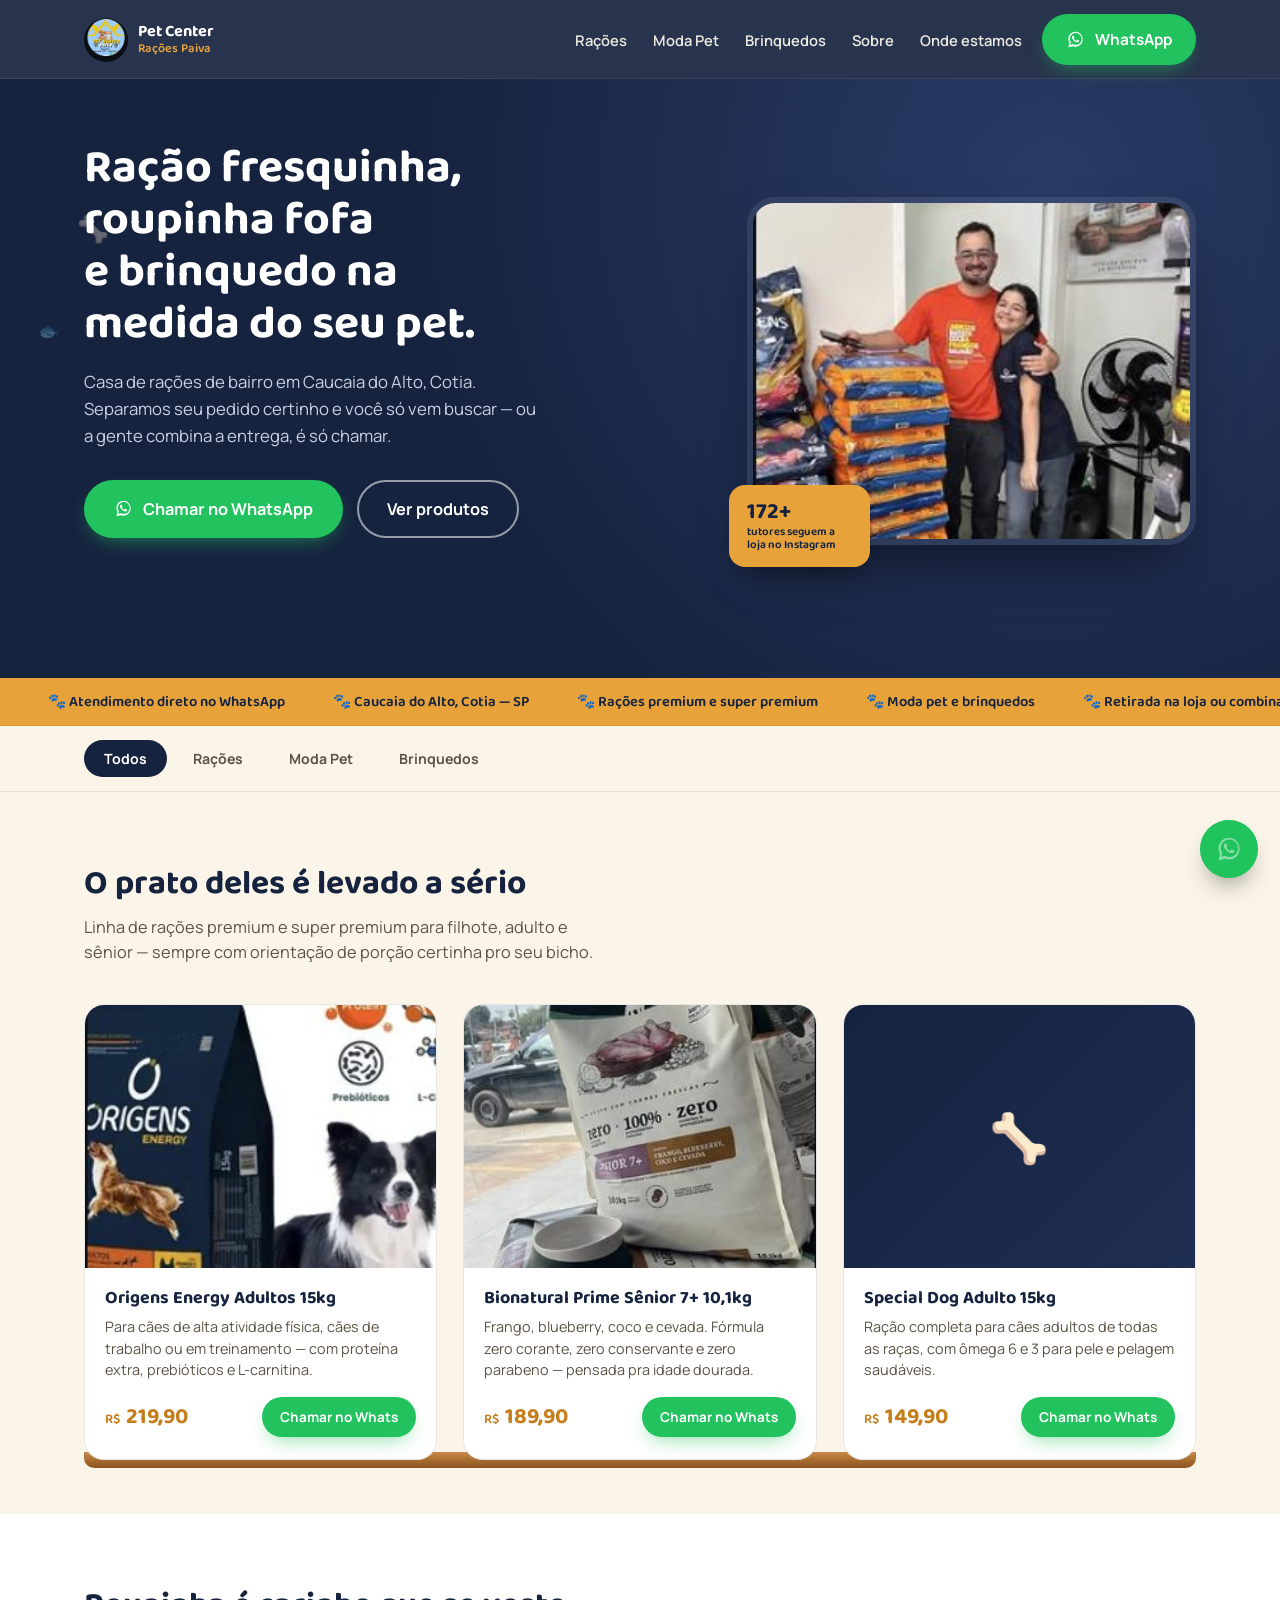
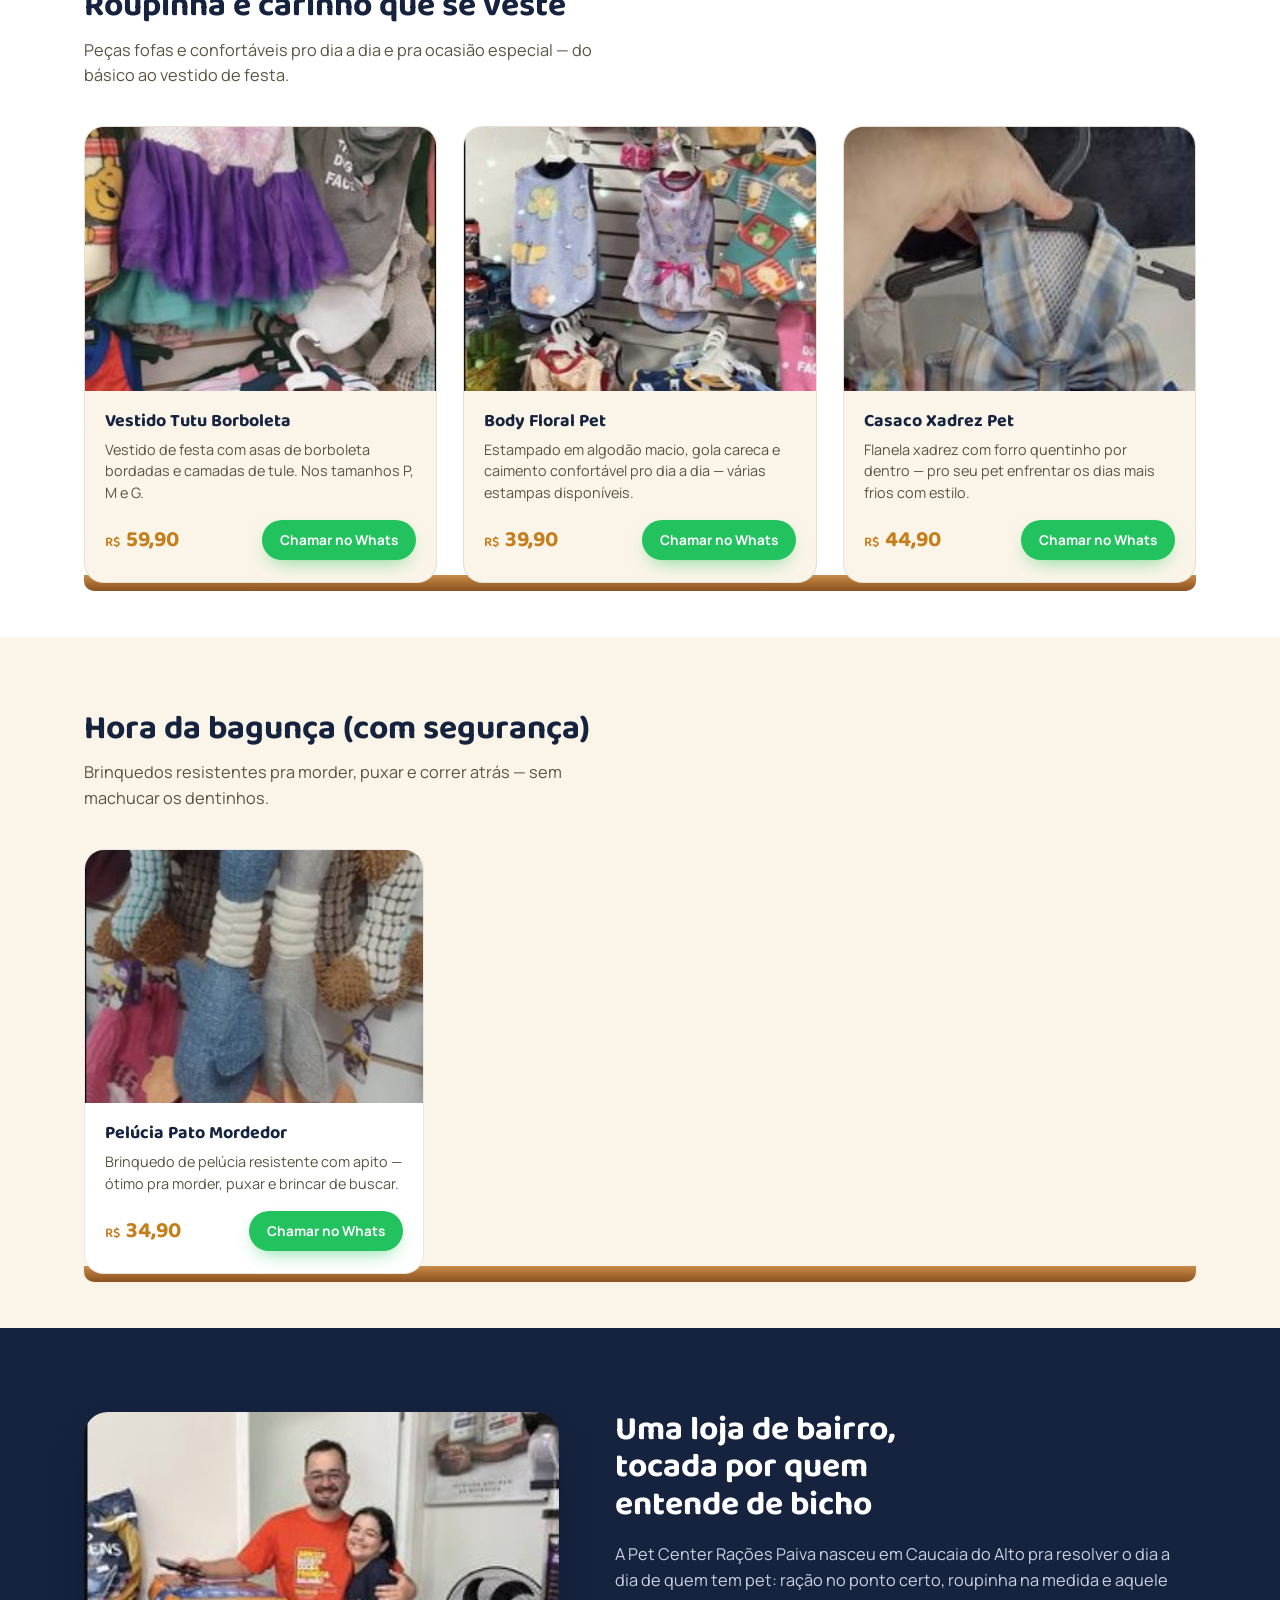
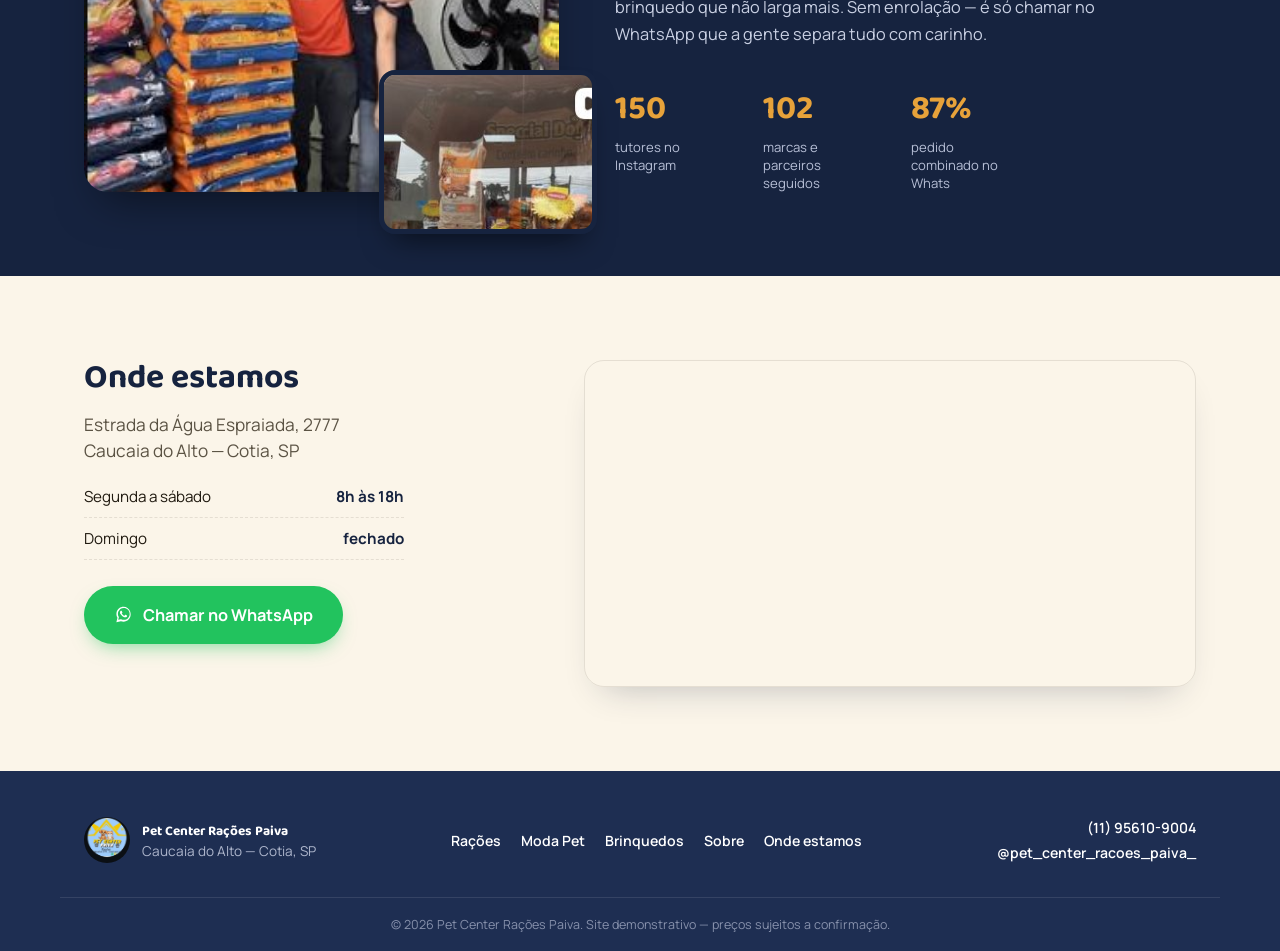
==== índex.html @ d9dbd2a9 "índex.html" ====
<!DOCTYPE html>
<html lang="pt-BR">
<head>
<meta charset="UTF-8">
<meta name="viewport" content="width=device-width, initial-scale=1.0">
<title>Pet Center Rações Paiva — Caucaia do Alto, Cotia</title>
<meta name="description" content="Rações premium, moda pet e brinquedos em Caucaia do Alto, Cotia. Peça pelo WhatsApp e venha buscar na loja.">
<link rel="icon" href="[data-uri]">
<link rel="preconnect" href="https://fonts.googleapis.com">
<link rel="preconnect" href="https://fonts.gstatic.com" crossorigin>
<link href="https://fonts.googleapis.com/css2?family=Baloo+2:wght@500;600;700;800&family=Manrope:wght@400;500;600;700;800&display=swap" rel="stylesheet">
<style>
/* ==========================================================
   PET CENTER RAÇÕES PAIVA — design tokens
   ========================================================== */
:root{
  --cream: #FBF5E9;
  --paper: #FFFFFF;
  --navy: #16233F;
  --navy-2: #1E2E52;
  --amber: #E7A23A;
  --amber-dark: #C57E1C;
  --leaf: #5B7F4B;
  --whats: #22C35E;
  --whats-dark: #1AA34D;
  --ink: #201A10;
  --ink-soft: #5B5344;
  --line: rgba(32,26,16,.1);

  --font-display: "Baloo 2", system-ui, sans-serif;
  --font-body: "Manrope", system-ui, sans-serif;

  --radius: 20px;
  --shelf-wood: linear-gradient(180deg, #C88B4A 0%, #A66A2E 55%, #8B5323 100%);
}

*,*::before,*::after{ box-sizing:border-box; }
html{ scroll-behavior:smooth; }
@media (prefers-reduced-motion: reduce){
  html{ scroll-behavior:auto; }
  *,*::before,*::after{ animation-duration:.001ms !important; animation-iteration-count:1 !important; transition-duration:.001ms !important; scroll-behavior:auto !important; }
}

body{
  margin:0;
  font-family:var(--font-body);
  color:var(--ink);
  background:var(--cream);
  -webkit-font-smoothing:antialiased;
}
img{ max-width:100%; display:block; }
a{ color:inherit; text-decoration:none; }
h1,h2,h3{ font-family:var(--font-display); margin:0; line-height:1.12; color:var(--navy); }
p{ margin:0; }
ul{ margin:0; padding:0; list-style:none; }

.wrap{ max-width:1160px; margin:0 auto; padding:0 24px; }

/* ---------- Botões ---------- */
.btn{
  display:inline-flex; align-items:center; gap:10px;
  padding:13px 22px; border-radius:100px;
  font-family:var(--font-body); font-weight:700; font-size:.96rem;
  white-space:nowrap; border:2px solid transparent; cursor:pointer;
  transition:transform .18s ease, box-shadow .18s ease, background .18s ease;
}
.btn .ico{ width:19px; height:19px; fill:currentColor; flex:none; }
.btn-whats{ background:var(--whats); color:#fff; box-shadow:0 8px 20px -8px rgba(34,195,94,.65); }
.btn-whats:hover{ background:var(--whats-dark); transform:translateY(-2px); box-shadow:0 12px 24px -8px rgba(34,195,94,.75); }
.btn-ghost{ background:transparent; border-color:rgba(255,255,255,.55); color:#fff; }
.btn-ghost:hover{ background:rgba(255,255,255,.12); transform:translateY(-2px); }
.btn-lg{ padding:16px 28px; font-size:1.02rem; }
.btn-sm{ padding:9px 16px; font-size:.85rem; }

/* ==========================================================
   CABEÇALHO
   ========================================================== */
.site-header{
  position:sticky; top:0; z-index:60;
  transition:padding .25s ease;
}
.site-header::before{
  content:""; position:absolute; inset:0; z-index:-1;
  background:rgba(22,35,63,.92);
  -webkit-backdrop-filter:blur(8px);
  backdrop-filter:blur(8px);
  border-bottom:1px solid rgba(255,255,255,.08);
}
.header-inner{ display:flex; align-items:center; gap:20px; padding:14px 24px; }
.brand{ display:flex; align-items:center; gap:10px; margin-right:auto; }
.brand-logo{ width:44px; height:44px; border-radius:50%; object-fit:cover; flex:none; }
.brand-text{ display:flex; flex-direction:column; line-height:1.15; color:#fff; font-family:var(--font-display); }
.brand-text strong{ font-size:1.02rem; font-weight:700; }
.brand-text em{ font-style:normal; font-size:.78rem; color:var(--amber); font-weight:600; }

.main-nav{ display:flex; gap:26px; }
.main-nav a{ color:#EDEBE2; font-weight:600; font-size:.92rem; position:relative; padding:6px 0; }
.main-nav a::after{
  content:""; position:absolute; left:0; right:0; bottom:0; height:2px;
  background:var(--amber); transform:scaleX(0); transform-origin:left; transition:transform .25s ease;
}
.main-nav a:hover::after{ transform:scaleX(1); }

.nav-toggle{ display:none; flex-direction:column; justify-content:center; gap:5px; width:38px; height:38px; background:transparent; border:0; cursor:pointer; }
.nav-toggle span{ display:block; height:2px; background:#fff; border-radius:2px; transition:transform .25s ease, opacity .25s ease; }

/* ==========================================================
   HERO
   ========================================================== */
.hero{
  position:relative; overflow:hidden;
  background:radial-gradient(circle at 82% 18%, #2A3B66 0%, var(--navy) 55%), var(--navy);
  padding:64px 0 78px;
}
.hero-sky{ position:absolute; inset:0; pointer-events:none; }
.cloud{
  position:absolute; width:210px; height:70px; border-radius:100px;
  background:rgba(255,255,255,.05);
  animation:drift 22s linear infinite;
}
.c1{ top:14%; left:-220px; animation-duration:32s; }
.c2{ top:60%; left:-220px; width:150px; height:50px; animation-duration:26s; animation-delay:-10s; }
@keyframes drift{ from{ transform:translateX(0);} to{ transform:translateX(160vw);} }

.bone{
  position:absolute; font-size:1.6rem; opacity:.35; filter:grayscale(.2);
  animation:bob 6s ease-in-out infinite;
}
.b1{ top:22%; left:6%; animation-delay:0s; }
.b2{ top:70%; left:14%; font-size:1.3rem; animation-delay:1.2s; }
.b3{ top:40%; left:3%; font-size:1.1rem; animation-delay:2.4s; }
@keyframes bob{ 0%,100%{ transform:translateY(0) rotate(0deg);} 50%{ transform:translateY(-16px) rotate(8deg);} }

.hero-inner{ position:relative; display:grid; grid-template-columns:1.15fr .85fr; gap:56px; align-items:center; }
.hero-copy h1{ color:#fff; font-size:clamp(2rem, 4vw, 2.9rem); font-weight:700; max-width:14ch; }
.hero-sub{ display:block; color:#C9D0E3; font-size:1.05rem; line-height:1.6; max-width:46ch; margin-top:18px; }
.hero-cta{ display:flex; gap:14px; margin-top:30px; flex-wrap:wrap; }

.paw-trail{ display:flex; gap:22px; margin-top:38px; opacity:.85; }
.paw-trail span{
  width:14px; height:14px; border-radius:50%;
  background:var(--amber);
  opacity:0; transform:scale(.4);
  animation:pawPop 3.2s ease-in-out infinite;
}
.paw-trail span:nth-child(1){ animation-delay:.0s; }
.paw-trail span:nth-child(2){ animation-delay:.25s; transform-origin:center; margin-top:10px;}
.paw-trail span:nth-child(3){ animation-delay:.5s; }
.paw-trail span:nth-child(4){ animation-delay:.75s; margin-top:10px;}
.paw-trail span:nth-child(5){ animation-delay:1s; }
.paw-trail span:nth-child(6){ animation-delay:1.25s; margin-top:10px;}
@keyframes pawPop{
  0%{ opacity:0; transform:scale(.3); }
  12%{ opacity:.9; transform:scale(1); }
  70%{ opacity:.9; transform:scale(1); }
  90%{ opacity:0; transform:scale(.6); }
  100%{ opacity:0; }
}

.hero-photo{ position:relative; }
.hero-photo img{
  width:100%; aspect-ratio:4/3.1; object-fit:cover;
  border-radius:28px;
  box-shadow:0 30px 60px -20px rgba(0,0,0,.55);
  border:6px solid rgba(255,255,255,.08);
}
.hero-photo-tag{
  position:absolute; left:-18px; bottom:-22px;
  background:var(--amber); color:var(--navy);
  border-radius:16px; padding:14px 18px;
  box-shadow:0 14px 28px -12px rgba(0,0,0,.5);
  display:flex; flex-direction:column; line-height:1.2;
  font-family:var(--font-display);
}
.hero-photo-tag strong{ font-size:1.4rem; }
.hero-photo-tag span{ font-size:.72rem; font-weight:600; max-width:15ch; }

/* entrada orquestrada única (hero) */
.reveal-load{ opacity:0; transform:translateY(18px); animation:heroIn .7s cubic-bezier(.2,.7,.2,1) forwards; }
.hero-copy h1.reveal-load{ animation-delay:.05s; }
.hero-sub.reveal-load{ animation-delay:.2s; }
.hero-cta.reveal-load{ animation-delay:.35s; }
.paw-trail.reveal-load{ animation-delay:.5s; }
.hero-photo.reveal-load{ animation-delay:.25s; }
@keyframes heroIn{ to{ opacity:1; transform:translateY(0); } }

/* ==========================================================
   TICKER (faixa de confiança)
   ========================================================== */
.ticker{
  background:var(--amber); color:var(--navy);
  overflow:hidden; white-space:nowrap; padding:11px 0;
  border-bottom:1px solid rgba(0,0,0,.08);
}
.ticker-track{ display:inline-flex; gap:48px; animation:tickerScroll 26s linear infinite; padding-left:48px; }
.ticker-track span{ font-family:var(--font-display); font-weight:600; font-size:.92rem; }
@keyframes tickerScroll{ from{ transform:translateX(0);} to{ transform:translateX(-50%);} }

/* ==========================================================
   FILTROS
   ========================================================== */
.filter-bar-wrap{
  position:sticky; top:73px; z-index:40;
  background:var(--cream);
  border-bottom:1px solid var(--line);
}
.filter-bar{
  position:relative; display:inline-flex; gap:6px;
  padding:14px 0; margin:0 auto;
}
.pill{
  position:relative; z-index:2;
  padding:9px 20px; border-radius:100px; border:0; background:transparent;
  font-family:var(--font-body); font-weight:700; font-size:.88rem; color:var(--ink-soft);
  cursor:pointer; transition:color .25s ease;
}
.pill.is-active{ color:#fff; }
.pill-indicator{
  position:absolute; z-index:1; top:14px; left:0; height:calc(100% - 28px);
  background:var(--navy); border-radius:100px;
  transition:transform .35s cubic-bezier(.2,.7,.2,1), width .35s cubic-bezier(.2,.7,.2,1);
}

/* ==========================================================
   SEÇÕES DE CATEGORIA / PRATELEIRA
   ========================================================== */
.cat-section{ padding:74px 0 46px; }
.cat-section--alt{ background:var(--paper); }
.cat-section, .about, .local{ scroll-margin-top:140px; }
.cat-head{ max-width:52ch; margin-bottom:38px; }
.cat-head h2{ font-size:clamp(1.6rem,3vw,2.1rem); }
.cat-head p{ margin-top:12px; color:var(--ink-soft); font-size:1.02rem; line-height:1.55; }

.shelf-grid{
  display:grid; grid-template-columns:repeat(3, 1fr); gap:26px;
}
.shelf-grid--single{ grid-template-columns:minmax(260px,340px); }

.shelf-edge{
  height:16px; border-radius:0 0 10px 10px; margin-top:-8px;
  background:var(--shelf-wood);
  box-shadow:0 14px 18px -10px rgba(0,0,0,.35);
}

.product-card{
  background:var(--paper); border-radius:var(--radius);
  overflow:hidden; border:1px solid var(--line);
  display:flex; flex-direction:column;
  transition:transform .28s cubic-bezier(.2,.7,.2,1), box-shadow .28s ease;
}
.cat-section--alt .product-card{ background:var(--cream); }
.product-card:hover{ transform:translateY(-8px); box-shadow:0 22px 34px -18px rgba(22,35,63,.35); }

.product-photo{ aspect-ratio:4/3; overflow:hidden; background:#EFE7D5; }
.product-photo img{ width:100%; height:100%; object-fit:cover; transition:transform .5s ease; }
.product-card:hover .product-photo img{ transform:scale(1.07); }
.product-photo--icon{ display:flex; align-items:center; justify-content:center; background:linear-gradient(135deg,var(--navy),var(--navy-2)); }
.icon-badge{ font-size:3rem; }

.product-body{ padding:20px 20px 22px; display:flex; flex-direction:column; gap:8px; flex:1; }
.product-body h3{ font-size:1.12rem; }
.product-body p{ color:var(--ink-soft); font-size:.9rem; line-height:1.5; flex:1; }
.product-foot{ display:flex; align-items:center; justify-content:space-between; gap:12px; margin-top:8px; }
.price{ font-family:var(--font-display); font-size:1.4rem; font-weight:700; color:var(--amber-dark); }
.price small{ font-size:.85rem; font-weight:600; margin-right:2px; }

/* ==========================================================
   SOBRE
   ========================================================== */
.about{ padding:84px 0; background:var(--navy); color:#fff; }
.about-inner{ display:grid; grid-template-columns:.9fr 1.1fr; gap:56px; align-items:center; }
.about-photos{ position:relative; }
.about-photo-main{ border-radius:24px; width:100%; aspect-ratio:4/3.2; object-fit:cover; box-shadow:0 24px 44px -18px rgba(0,0,0,.5); }
.about-photo-sub{
  position:absolute; width:46%; aspect-ratio:4/3; object-fit:cover;
  right:-8%; bottom:-11%; border-radius:16px; border:5px solid var(--navy);
  box-shadow:0 18px 30px -14px rgba(0,0,0,.6);
}
.about-copy h2{ color:#fff; font-size:clamp(1.6rem,3vw,2.1rem); max-width:16ch; }
.about-copy p{ margin-top:16px; color:#C9D0E3; line-height:1.65; font-size:1.02rem; max-width:56ch; }

.stat-row{ display:flex; gap:36px; margin-top:34px; flex-wrap:wrap; }
.stat{ display:flex; flex-direction:column; }
.stat-num{ font-family:var(--font-display); font-size:2.1rem; font-weight:700; color:var(--amber); }
.stat-label{ font-size:.82rem; color:#B7BFD6; max-width:14ch; margin-top:2px; }

/* ==========================================================
   LOCALIZAÇÃO
   ========================================================== */
.local{ padding:84px 0; }
.local-inner{ display:grid; grid-template-columns:.85fr 1.15fr; gap:48px; align-items:stretch; }
.local-copy h2{ font-size:clamp(1.6rem,3vw,2.1rem); }
.local-addr{ display:block; margin-top:14px; font-size:1.08rem; color:var(--ink-soft); line-height:1.5; }
.hours{ margin-top:22px; display:flex; flex-direction:column; gap:10px; }
.hours li{ display:flex; justify-content:space-between; max-width:320px; padding-bottom:10px; border-bottom:1px dashed var(--line); font-size:.95rem; }
.hours strong{ color:var(--navy); }
.local-copy .btn{ margin-top:26px; }
.local-map{ border-radius:var(--radius); overflow:hidden; min-height:320px; border:1px solid var(--line); box-shadow:0 18px 34px -20px rgba(22,35,63,.3); }
.local-map iframe{ width:100%; height:100%; min-height:320px; }

/* ==========================================================
   RODAPÉ
   ========================================================== */
.site-footer{ background:var(--navy-2); color:#fff; padding-top:46px; }
.footer-inner{ display:flex; flex-wrap:wrap; gap:30px; justify-content:space-between; align-items:center; padding-bottom:34px; border-bottom:1px solid rgba(255,255,255,.1); }
.footer-brand{ display:flex; align-items:center; gap:12px; }
.footer-brand img{ width:46px; height:46px; border-radius:50%; }
.footer-brand div{ display:flex; flex-direction:column; font-size:.85rem; }
.footer-brand strong{ font-family:var(--font-display); }
.footer-brand span{ color:#AEB6CC; }
.footer-links{ display:flex; gap:20px; flex-wrap:wrap; font-size:.88rem; font-weight:600; }
.footer-links a:hover{ color:var(--amber); }
.footer-contact{ display:flex; flex-direction:column; gap:6px; font-size:.88rem; font-weight:600; text-align:right; }
.footer-contact a:hover{ color:var(--amber); }
.footer-bottom{ text-align:center; font-size:.78rem; color:#8791AC; padding:18px 0; }

/* ==========================================================
   WHATSAPP FLUTUANTE
   ========================================================== */
.fab-whats{
  position:fixed; right:22px; bottom:22px; z-index:70;
  width:58px; height:58px; border-radius:50%;
  background:var(--whats); display:flex; align-items:center; justify-content:center;
  box-shadow:0 14px 26px -10px rgba(0,0,0,.45);
}
.fab-whats svg{ width:28px; height:28px; fill:#fff; }
.fab-whats::before{
  content:""; position:absolute; inset:0; border-radius:50%;
  background:var(--whats); opacity:.55;
  animation:pulseRing 2.4s ease-out infinite;
}
@keyframes pulseRing{ 0%{ transform:scale(1); opacity:.5; } 100%{ transform:scale(1.9); opacity:0; } }

/* ==========================================================
   SCROLL REVEAL
   ========================================================== */
.reveal{ opacity:0; transform:translateY(26px); transition:opacity .7s ease, transform .7s cubic-bezier(.2,.7,.2,1); }
.reveal.is-visible{ opacity:1; transform:translateY(0); }
.shelf-grid .product-card{ transition-delay:calc(var(--i,0) * 70ms), 0s; }

/* ==========================================================
   RESPONSIVO
   ========================================================== */
@media (max-width: 980px){
  .hero-inner{ grid-template-columns:1fr; }
  .hero-photo{ order:-1; max-width:420px; margin:0 auto; }
  .about-inner, .local-inner{ grid-template-columns:1fr; }
  .about-photos{ max-width:440px; margin:0 auto; }
  .shelf-grid{ grid-template-columns:repeat(2,1fr); }
}

@media (max-width: 760px){
  .main-nav{
    position:fixed; inset:73px 0 0 0; background:var(--navy);
    flex-direction:column; align-items:flex-start; gap:0; padding:10px 24px 24px;
    transform:translateX(100%); transition:transform .3s ease; overflow-y:auto;
  }
  .main-nav.is-open{ transform:translateX(0); }
  .main-nav a{ width:100%; padding:14px 0; border-bottom:1px solid rgba(255,255,255,.08); }
  .nav-toggle{ display:flex; }
  .header-whats{ display:none; }
  .nav-toggle.is-open span:nth-child(1){ transform:translateY(7px) rotate(45deg); }
  .nav-toggle.is-open span:nth-child(2){ opacity:0; }
  .nav-toggle.is-open span:nth-child(3){ transform:translateY(-7px) rotate(-45deg); }

  .filter-bar-wrap{ top:65px; overflow-x:auto; }
  .filter-bar{ display:flex; }

  .shelf-grid{ grid-template-columns:1fr; }
  .footer-inner{ flex-direction:column; align-items:flex-start; text-align:left; }
  .footer-contact{ text-align:left; }
}

@media (max-width: 480px){
  .hero{ padding:44px 0 64px; }
  .hero-photo-tag{ left:0; bottom:-18px; }
}

</style>
</head>
<body>

<!-- ===== CABEÇALHO ===== -->
<header class="site-header" id="siteHeader">
  <div class="wrap header-inner">
    <a href="#topo" class="brand">
      <img src="[data-uri]" alt="Logo Pet Center Rações Paiva" class="brand-logo">
      <span class="brand-text">
        <strong>Pet Center</strong>
        <em>Rações Paiva</em>
      </span>
    </a>

    <nav class="main-nav" id="mainNav">
      <a href="#racoes" data-nav>Rações</a>
      <a href="#moda-pet" data-nav>Moda Pet</a>
      <a href="#brinquedos" data-nav>Brinquedos</a>
      <a href="#sobre" data-nav>Sobre</a>
      <a href="#local" data-nav>Onde estamos</a>
    </nav>

    <a class="btn btn-whats header-whats" target="_blank" rel="noopener"
       href="https://wa.me/5511956109004?text=Oi!%20Vim%20pelo%20site%20e%20queria%20dar%20uma%20olhada%20nos%20produtos%20😊"
       data-whats-track>
      <svg viewBox="0 0 32 32" class="ico" aria-hidden="true"><path d="M16.02 3C9.4 3 4 8.38 4 15.02c0 2.38.66 4.6 1.8 6.5L4 29l7.66-1.76a12.9 12.9 0 0 0 4.36.76h.01c6.62 0 12.02-5.38 12.02-12.02C28.04 8.38 22.65 3 16.02 3zm0 22c-1.42 0-2.8-.36-4-1.03l-.29-.17-4.55 1.05 1.06-4.43-.19-.3a9.87 9.87 0 0 1-1.5-5.1c0-5.47 4.46-9.92 9.94-9.92 2.65 0 5.14 1.03 7.02 2.9a9.85 9.85 0 0 1 2.9 7.02c0 5.47-4.46 9.98-9.4 9.98zm5.44-7.44c-.3-.15-1.76-.87-2.03-.97-.27-.1-.47-.15-.67.15-.2.3-.77.97-.94 1.17-.17.2-.34.22-.64.07-.3-.15-1.25-.46-2.38-1.47-.88-.78-1.47-1.75-1.65-2.05-.17-.3-.02-.46.13-.6.13-.13.3-.34.44-.5.15-.17.2-.3.3-.5.1-.2.05-.37-.02-.52-.07-.15-.67-1.6-.92-2.2-.24-.57-.49-.5-.67-.5h-.57c-.2 0-.52.07-.79.37-.27.3-1.04 1.02-1.04 2.48s1.06 2.87 1.21 3.07c.15.2 2.09 3.2 5.08 4.48.71.3 1.26.49 1.69.63.71.22 1.36.19 1.87.12.57-.09 1.76-.72 2.01-1.42.25-.7.25-1.29.17-1.42-.07-.12-.27-.2-.57-.35z"/></svg>
      <span>WhatsApp</span>
    </a>

    <button class="nav-toggle" id="navToggle" aria-label="Abrir menu" aria-expanded="false">
      <span></span><span></span><span></span>
    </button>
  </div>
</header>

<!-- ===== HERO ===== -->
<section class="hero" id="topo">
  <div class="hero-sky" aria-hidden="true">
    <span class="cloud c1"></span>
    <span class="cloud c2"></span>
    <span class="bone b1">🦴</span>
    <span class="bone b2">🐾</span>
    <span class="bone b3">🐟</span>
  </div>

  <div class="wrap hero-inner">
    <div class="hero-copy">
      <h1 class="reveal-load">Ração fresquinha, roupinha fofa<br> e brinquedo na medida do seu pet.</h1>
      <p class="hero-sub reveal-load">
        Casa de rações de bairro em Caucaia do Alto, Cotia. Separamos seu pedido
        certinho e você só vem buscar — ou a gente combina a entrega, é só chamar.
      </p>
      <div class="hero-cta reveal-load">
        <a class="btn btn-whats btn-lg" target="_blank" rel="noopener"
           href="https://wa.me/5511956109004?text=Oi!%20Vim%20pelo%20site%20e%20queria%20fazer%20um%20pedido%20😊"
           data-whats-track>
          <svg viewBox="0 0 32 32" class="ico" aria-hidden="true"><path d="M16.02 3C9.4 3 4 8.38 4 15.02c0 2.38.66 4.6 1.8 6.5L4 29l7.66-1.76a12.9 12.9 0 0 0 4.36.76h.01c6.62 0 12.02-5.38 12.02-12.02C28.04 8.38 22.65 3 16.02 3zm0 22c-1.42 0-2.8-.36-4-1.03l-.29-.17-4.55 1.05 1.06-4.43-.19-.3a9.87 9.87 0 0 1-1.5-5.1c0-5.47 4.46-9.92 9.94-9.92 2.65 0 5.14 1.03 7.02 2.9a9.85 9.85 0 0 1 2.9 7.02c0 5.47-4.46 9.98-9.4 9.98zm5.44-7.44c-.3-.15-1.76-.87-2.03-.97-.27-.1-.47-.15-.67.15-.2.3-.77.97-.94 1.17-.17.2-.34.22-.64.07-.3-.15-1.25-.46-2.38-1.47-.88-.78-1.47-1.75-1.65-2.05-.17-.3-.02-.46.13-.6.13-.13.3-.34.44-.5.15-.17.2-.3.3-.5.1-.2.05-.37-.02-.52-.07-.15-.67-1.6-.92-2.2-.24-.57-.49-.5-.67-.5h-.57c-.2 0-.52.07-.79.37-.27.3-1.04 1.02-1.04 2.48s1.06 2.87 1.21 3.07c.15.2 2.09 3.2 5.08 4.48.71.3 1.26.49 1.69.63.71.22 1.36.19 1.87.12.57-.09 1.76-.72 2.01-1.42.25-.7.25-1.29.17-1.42-.07-.12-.27-.2-.57-.35z"/></svg>
          <span>Chamar no WhatsApp</span>
        </a>
        <a class="btn btn-ghost btn-lg" href="#racoes">Ver produtos</a>
      </div>

      <div class="paw-trail reveal-load" aria-hidden="true">
        <span></span><span></span><span></span><span></span><span></span><span></span>
      </div>
    </div>

    <div class="hero-photo reveal-load">
      <img src="[data-uri]" alt="Dono e dona da Pet Center Rações Paiva na loja, ao lado de fardos de ração">
      <div class="hero-photo-tag">
        <strong>172+</strong>
        <span>tutores seguem a loja no Instagram</span>
      </div>
    </div>
  </div>
</section>

<!-- ===== FAIXA DE CONFIANÇA (marquee) ===== -->
<div class="ticker" aria-hidden="true">
  <div class="ticker-track">
    <span>🐾 Atendimento direto no WhatsApp</span>
    <span>🐾 Caucaia do Alto, Cotia — SP</span>
    <span>🐾 Rações premium e super premium</span>
    <span>🐾 Moda pet e brinquedos</span>
    <span>🐾 Retirada na loja ou combinamos a entrega</span>
    <span>🐾 Atendimento direto no WhatsApp</span>
    <span>🐾 Caucaia do Alto, Cotia — SP</span>
    <span>🐾 Rações premium e super premium</span>
    <span>🐾 Moda pet e brinquedos</span>
    <span>🐾 Retirada na loja ou combinamos a entrega</span>
  </div>
</div>

<!-- ===== FILTROS ===== -->
<div class="filter-bar-wrap">
  <div class="wrap">
    <div class="filter-bar" id="filterBar" role="tablist" aria-label="Filtrar produtos">
      <button class="pill is-active" data-filter="all" role="tab" aria-selected="true">Todos</button>
      <button class="pill" data-filter="racao" role="tab" aria-selected="false">Rações</button>
      <button class="pill" data-filter="moda" role="tab" aria-selected="false">Moda Pet</button>
      <button class="pill" data-filter="brinquedo" role="tab" aria-selected="false">Brinquedos</button>
      <span class="pill-indicator" id="pillIndicator" aria-hidden="true"></span>
    </div>
  </div>
</div>

<main>

  <!-- ===== RAÇÕES ===== -->
  <section class="cat-section" id="racoes">
    <div class="wrap">
      <div class="cat-head reveal">
        <h2>O prato deles é levado a sério</h2>
        <p>Linha de rações premium e super premium para filhote, adulto e sênior — sempre com orientação de porção certinha pro seu bicho.</p>
      </div>

      <div class="shelf-grid" data-group="racao">

        <article class="product-card reveal" data-cat="racao">
          <div class="product-photo">
            <img src="[data-uri]" alt="Pacote de ração Origens Energy 15kg, ao lado de um border collie">
          </div>
          <div class="product-body">
            <h3>Origens Energy Adultos 15kg</h3>
            <p>Para cães de alta atividade física, cães de trabalho ou em treinamento — com proteína extra, prebióticos e L-carnitina.</p>
            <div class="product-foot">
              <span class="price"><small>R$</small> 219,90</span>
              <a class="btn btn-whats btn-sm" target="_blank" rel="noopener"
                 href="https://wa.me/5511956109004?text=Oi!%20Vi%20no%20site%20e%20quero%20a%20Ra%C3%A7%C3%A3o%20Origens%20Energy%2015kg%20(R%24%20219%2C90).%20Ainda%20tem%3F"
                 data-whats-track>Chamar no Whats</a>
            </div>
          </div>
        </article>

        <article class="product-card reveal" data-cat="racao">
          <div class="product-photo">
            <img src="[data-uri]" alt="Pacote de ração Bionatural Prime Sênior 7+ 10,1kg">
          </div>
          <div class="product-body">
            <h3>Bionatural Prime Sênior 7+ 10,1kg</h3>
            <p>Frango, blueberry, coco e cevada. Fórmula zero corante, zero conservante e zero parabeno — pensada pra idade dourada.</p>
            <div class="product-foot">
              <span class="price"><small>R$</small> 189,90</span>
              <a class="btn btn-whats btn-sm" target="_blank" rel="noopener"
                 href="https://wa.me/5511956109004?text=Oi!%20Vi%20no%20site%20e%20quero%20a%20Ra%C3%A7%C3%A3o%20Bionatural%20S%C3%AAnior%207%2B%2010%2C1kg%20(R%24%20189%2C90).%20Ainda%20tem%3F"
                 data-whats-track>Chamar no Whats</a>
            </div>
          </div>
        </article>

        <article class="product-card reveal" data-cat="racao">
          <div class="product-photo product-photo--icon">
            <span class="icon-badge">🦴</span>
          </div>
          <div class="product-body">
            <h3>Special Dog Adulto 15kg</h3>
            <p>Ração completa para cães adultos de todas as raças, com ômega 6 e 3 para pele e pelagem saudáveis.</p>
            <div class="product-foot">
              <span class="price"><small>R$</small> 149,90</span>
              <a class="btn btn-whats btn-sm" target="_blank" rel="noopener"
                 href="https://wa.me/5511956109004?text=Oi!%20Vi%20no%20site%20e%20quero%20a%20Ra%C3%A7%C3%A3o%20Special%20Dog%20Adulto%2015kg%20(R%24%20149%2C90).%20Ainda%20tem%3F"
                 data-whats-track>Chamar no Whats</a>
            </div>
          </div>
        </article>

      </div>
      <div class="shelf-edge" aria-hidden="true"></div>
    </div>
  </section>

  <!-- ===== MODA PET ===== -->
  <section class="cat-section cat-section--alt" id="moda-pet">
    <div class="wrap">
      <div class="cat-head reveal">
        <h2>Roupinha é carinho que se veste</h2>
        <p>Peças fofas e confortáveis pro dia a dia e pra ocasião especial — do básico ao vestido de festa.</p>
      </div>

      <div class="shelf-grid" data-group="moda">

        <article class="product-card reveal" data-cat="moda">
          <div class="product-photo">
            <img src="[data-uri]" alt="Vestido tutu com asas de borboleta para cachorro, pendurado no cabideiro da loja">
          </div>
          <div class="product-body">
            <h3>Vestido Tutu Borboleta</h3>
            <p>Vestido de festa com asas de borboleta bordadas e camadas de tule. Nos tamanhos P, M e G.</p>
            <div class="product-foot">
              <span class="price"><small>R$</small> 59,90</span>
              <a class="btn btn-whats btn-sm" target="_blank" rel="noopener"
                 href="https://wa.me/5511956109004?text=Oi!%20Vi%20no%20site%20e%20quero%20o%20Vestido%20Tutu%20Borboleta%20(R%24%2059%2C90).%20Quais%20tamanhos%20t%C3%AAm%3F"
                 data-whats-track>Chamar no Whats</a>
            </div>
          </div>
        </article>

        <article class="product-card reveal" data-cat="moda">
          <div class="product-photo">
            <img src="[data-uri]" alt="Roupinhas estampadas para pet penduradas na parede da loja">
          </div>
          <div class="product-body">
            <h3>Body Floral Pet</h3>
            <p>Estampado em algodão macio, gola careca e caimento confortável pro dia a dia — várias estampas disponíveis.</p>
            <div class="product-foot">
              <span class="price"><small>R$</small> 39,90</span>
              <a class="btn btn-whats btn-sm" target="_blank" rel="noopener"
                 href="https://wa.me/5511956109004?text=Oi!%20Vi%20no%20site%20e%20quero%20o%20Body%20Floral%20Pet%20(R%24%2039%2C90).%20Quais%20estampas%20t%C3%AAm%3F"
                 data-whats-track>Chamar no Whats</a>
            </div>
          </div>
        </article>

        <article class="product-card reveal" data-cat="moda">
          <div class="product-photo">
            <img src="[data-uri]" alt="Casaco xadrez para pet sendo mostrado na loja">
          </div>
          <div class="product-body">
            <h3>Casaco Xadrez Pet</h3>
            <p>Flanela xadrez com forro quentinho por dentro — pro seu pet enfrentar os dias mais frios com estilo.</p>
            <div class="product-foot">
              <span class="price"><small>R$</small> 44,90</span>
              <a class="btn btn-whats btn-sm" target="_blank" rel="noopener"
                 href="https://wa.me/5511956109004?text=Oi!%20Vi%20no%20site%20e%20quero%20o%20Casaco%20Xadrez%20Pet%20(R%24%2044%2C90).%20Quais%20tamanhos%20t%C3%AAm%3F"
                 data-whats-track>Chamar no Whats</a>
            </div>
          </div>
        </article>

      </div>
      <div class="shelf-edge" aria-hidden="true"></div>
    </div>
  </section>

  <!-- ===== BRINQUEDOS ===== -->
  <section class="cat-section" id="brinquedos">
    <div class="wrap">
      <div class="cat-head reveal">
        <h2>Hora da bagunça (com segurança)</h2>
        <p>Brinquedos resistentes pra morder, puxar e correr atrás — sem machucar os dentinhos.</p>
      </div>

      <div class="shelf-grid shelf-grid--single" data-group="brinquedo">

        <article class="product-card reveal" data-cat="brinquedo">
          <div class="product-photo">
            <img src="[data-uri]" alt="Brinquedos de pelúcia em formato de pato e ganso pendurados na loja">
          </div>
          <div class="product-body">
            <h3>Pelúcia Pato Mordedor</h3>
            <p>Brinquedo de pelúcia resistente com apito — ótimo pra morder, puxar e brincar de buscar.</p>
            <div class="product-foot">
              <span class="price"><small>R$</small> 34,90</span>
              <a class="btn btn-whats btn-sm" target="_blank" rel="noopener"
                 href="https://wa.me/5511956109004?text=Oi!%20Vi%20no%20site%20e%20quero%20a%20Pel%C3%BAcia%20Pato%20Mordedor%20(R%24%2034%2C90).%20Ainda%20tem%3F"
                 data-whats-track>Chamar no Whats</a>
            </div>
          </div>
        </article>

      </div>
      <div class="shelf-edge" aria-hidden="true"></div>
    </div>
  </section>

  <!-- ===== SOBRE ===== -->
  <section class="about" id="sobre">
    <div class="wrap about-inner">
      <div class="about-photos reveal">
        <img src="[data-uri]" alt="Casal, dono e dona da loja, sorrindo ao lado de fardos de ração empilhados" class="about-photo-main">
        <img src="[data-uri]" alt="Fachada da Pet Center Rações Paiva" class="about-photo-sub">
      </div>
      <div class="about-copy reveal">
        <h2>Uma loja de bairro, tocada por quem entende de bicho</h2>
        <p>A Pet Center Rações Paiva nasceu em Caucaia do Alto pra resolver o dia a dia de quem tem pet: ração no ponto certo, roupinha na medida e aquele brinquedo que não larga mais. Sem enrolação — é só chamar no WhatsApp que a gente separa tudo com carinho.</p>

        <div class="stat-row">
          <div class="stat">
            <span class="stat-num" data-count="172">0</span>
            <span class="stat-label">tutores no Instagram</span>
          </div>
          <div class="stat">
            <span class="stat-num" data-count="117">0</span>
            <span class="stat-label">marcas e parceiros seguidos</span>
          </div>
          <div class="stat">
            <span class="stat-num" data-count="100" data-suffix="%">0</span>
            <span class="stat-label">pedido combinado no Whats</span>
          </div>
        </div>
      </div>
    </div>
  </section>

  <!-- ===== LOCALIZAÇÃO ===== -->
  <section class="local" id="local">
    <div class="wrap local-inner">
      <div class="local-copy reveal">
        <h2>Onde estamos</h2>
        <p class="local-addr">Estrada da Água Espraiada, 2777<br>Caucaia do Alto — Cotia, SP</p>

        <ul class="hours">
          <li><span>Segunda a sábado</span><strong>8h às 18h</strong></li>
          <li><span>Domingo</span><strong>fechado</strong></li>
        </ul>

        <a class="btn btn-whats btn-lg" target="_blank" rel="noopener"
           href="https://wa.me/5511956109004?text=Oi!%20Queria%20confirmar%20um%20hor%C3%A1rio%20pra%20passar%20na%20loja%20😊"
           data-whats-track>
          <svg viewBox="0 0 32 32" class="ico" aria-hidden="true"><path d="M16.02 3C9.4 3 4 8.38 4 15.02c0 2.38.66 4.6 1.8 6.5L4 29l7.66-1.76a12.9 12.9 0 0 0 4.36.76h.01c6.62 0 12.02-5.38 12.02-12.02C28.04 8.38 22.65 3 16.02 3zm0 22c-1.42 0-2.8-.36-4-1.03l-.29-.17-4.55 1.05 1.06-4.43-.19-.3a9.87 9.87 0 0 1-1.5-5.1c0-5.47 4.46-9.92 9.94-9.92 2.65 0 5.14 1.03 7.02 2.9a9.85 9.85 0 0 1 2.9 7.02c0 5.47-4.46 9.98-9.4 9.98zm5.44-7.44c-.3-.15-1.76-.87-2.03-.97-.27-.1-.47-.15-.67.15-.2.3-.77.97-.94 1.17-.17.2-.34.22-.64.07-.3-.15-1.25-.46-2.38-1.47-.88-.78-1.47-1.75-1.65-2.05-.17-.3-.02-.46.13-.6.13-.13.3-.34.44-.5.15-.17.2-.3.3-.5.1-.2.05-.37-.02-.52-.07-.15-.67-1.6-.92-2.2-.24-.57-.49-.5-.67-.5h-.57c-.2 0-.52.07-.79.37-.27.3-1.04 1.02-1.04 2.48s1.06 2.87 1.21 3.07c.15.2 2.09 3.2 5.08 4.48.71.3 1.26.49 1.69.63.71.22 1.36.19 1.87.12.57-.09 1.76-.72 2.01-1.42.25-.7.25-1.29.17-1.42-.07-.12-.27-.2-.57-.35z"/></svg>
          <span>Chamar no WhatsApp</span>
        </a>
      </div>

      <div class="local-map reveal">
        <iframe
          title="Mapa até a Pet Center Rações Paiva"
          src="https://www.google.com/maps?q=Estrada+da+%C3%81gua+Espraiada,+2777,+Caucaia+do+Alto,+Cotia+-+SP&output=embed"
          width="100%" height="100%" style="border:0" loading="lazy" referrerpolicy="no-referrer-when-downgrade">
        </iframe>
      </div>
    </div>
  </section>

</main>

<!-- ===== RODAPÉ ===== -->
<footer class="site-footer">
  <div class="wrap footer-inner">
    <div class="footer-brand">
      <img src="[data-uri]" alt="Logo Pet Center Rações Paiva">
      <div>
        <strong>Pet Center Rações Paiva</strong>
        <span>Caucaia do Alto — Cotia, SP</span>
      </div>
    </div>

    <div class="footer-links">
      <a href="#racoes">Rações</a>
      <a href="#moda-pet">Moda Pet</a>
      <a href="#brinquedos">Brinquedos</a>
      <a href="#sobre">Sobre</a>
      <a href="#local">Onde estamos</a>
    </div>

    <div class="footer-contact">
      <a href="https://wa.me/5511956109004" target="_blank" rel="noopener">(11) 95610-9004</a>
      <a href="https://instagram.com/pet_center_racoes_paiva_" target="_blank" rel="noopener">@pet_center_racoes_paiva_</a>
    </div>
  </div>
  <div class="footer-bottom">
    <span>© <span id="year"></span> Pet Center Rações Paiva. Site demonstrativo — preços sujeitos a confirmação.</span>
  </div>
</footer>

<!-- WhatsApp flutuante -->
<a class="fab-whats" target="_blank" rel="noopener"
   href="https://wa.me/5511956109004?text=Oi!%20Vim%20pelo%20site%20e%20queria%20falar%20com%20voc%C3%AAs%20😊"
   aria-label="Chamar no WhatsApp" data-whats-track>
  <svg viewBox="0 0 32 32" aria-hidden="true"><path d="M16.02 3C9.4 3 4 8.38 4 15.02c0 2.38.66 4.6 1.8 6.5L4 29l7.66-1.76a12.9 12.9 0 0 0 4.36.76h.01c6.62 0 12.02-5.38 12.02-12.02C28.04 8.38 22.65 3 16.02 3zm0 22c-1.42 0-2.8-.36-4-1.03l-.29-.17-4.55 1.05 1.06-4.43-.19-.3a9.87 9.87 0 0 1-1.5-5.1c0-5.47 4.46-9.92 9.94-9.92 2.65 0 5.14 1.03 7.02 2.9a9.85 9.85 0 0 1 2.9 7.02c0 5.47-4.46 9.98-9.4 9.98zm5.44-7.44c-.3-.15-1.76-.87-2.03-.97-.27-.1-.47-.15-.67.15-.2.3-.77.97-.94 1.17-.17.2-.34.22-.64.07-.3-.15-1.25-.46-2.38-1.47-.88-.78-1.47-1.75-1.65-2.05-.17-.3-.02-.46.13-.6.13-.13.3-.34.44-.5.15-.17.2-.3.3-.5.1-.2.05-.37-.02-.52-.07-.15-.67-1.6-.92-2.2-.24-.57-.49-.5-.67-.5h-.57c-.2 0-.52.07-.79.37-.27.3-1.04 1.02-1.04 2.48s1.06 2.87 1.21 3.07c.15.2 2.09 3.2 5.08 4.48.71.3 1.26.49 1.69.63.71.22 1.36.19 1.87.12.57-.09 1.76-.72 2.01-1.42.25-.7.25-1.29.17-1.42-.07-.12-.27-.2-.57-.35z"/></svg>
</a>

<script>
document.addEventListener('DOMContentLoaded', () => {
  const reduceMotion = window.matchMedia('(prefers-reduced-motion: reduce)').matches;

  /* ---------------------------------------------
     Ano automático no rodapé
  --------------------------------------------- */
  const yearEl = document.getElementById('year');
  if (yearEl) yearEl.textContent = new Date().getFullYear();

  /* ---------------------------------------------
     Menu mobile
  --------------------------------------------- */
  const navToggle = document.getElementById('navToggle');
  const mainNav = document.getElementById('mainNav');
  if (navToggle && mainNav) {
    navToggle.addEventListener('click', () => {
      const open = mainNav.classList.toggle('is-open');
      navToggle.classList.toggle('is-open', open);
      navToggle.setAttribute('aria-expanded', open ? 'true' : 'false');
    });
    mainNav.querySelectorAll('a').forEach(link => {
      link.addEventListener('click', () => {
        mainNav.classList.remove('is-open');
        navToggle.classList.remove('is-open');
        navToggle.setAttribute('aria-expanded', 'false');
      });
    });
  }

  /* ---------------------------------------------
     Cabeçalho: encolhe ao rolar
  --------------------------------------------- */
  const header = document.getElementById('siteHeader');
  const onScrollHeader = () => {
    if (!header) return;
    header.style.padding = window.scrollY > 30 ? '0' : '';
  };
  document.addEventListener('scroll', onScrollHeader, { passive: true });

  /* ---------------------------------------------
     Revelar seções ao rolar (IntersectionObserver)
  --------------------------------------------- */
  const revealEls = document.querySelectorAll('.reveal');
  if (reduceMotion) {
    revealEls.forEach(el => el.classList.add('is-visible'));
  } else {
    const io = new IntersectionObserver((entries) => {
      entries.forEach(entry => {
        if (entry.isIntersecting) {
          entry.target.classList.add('is-visible');
          io.unobserve(entry.target);
        }
      });
    }, { threshold: 0.15, rootMargin: '0px 0px -40px 0px' });
    revealEls.forEach(el => io.observe(el));
  }

  // pequeno atraso escalonado entre cards de um mesmo grid
  document.querySelectorAll('.shelf-grid').forEach(grid => {
    grid.querySelectorAll('.product-card').forEach((card, i) => {
      card.style.setProperty('--i', i);
      card.style.transitionDelay = reduceMotion ? '0s' : `${i * 70}ms`;
    });
  });

  /* ---------------------------------------------
     Contadores animados (seção Sobre)
  --------------------------------------------- */
  const counters = document.querySelectorAll('[data-count]');
  const animateCount = (el) => {
    const target = parseInt(el.getAttribute('data-count'), 10) || 0;
    const suffix = el.getAttribute('data-suffix') || '';
    if (reduceMotion) { el.textContent = target + suffix; return; }
    const duration = 1400;
    const start = performance.now();
    const tick = (now) => {
      const progress = Math.min((now - start) / duration, 1);
      const eased = 1 - Math.pow(1 - progress, 3);
      el.textContent = Math.round(eased * target) + suffix;
      if (progress < 1) requestAnimationFrame(tick);
    };
    requestAnimationFrame(tick);
  };
  if (counters.length) {
    const countIO = new IntersectionObserver((entries) => {
      entries.forEach(entry => {
        if (entry.isIntersecting) {
          animateCount(entry.target);
          countIO.unobserve(entry.target);
        }
      });
    }, { threshold: 0.6 });
    counters.forEach(el => countIO.observe(el));
  }

  /* ---------------------------------------------
     Filtro de produtos por categoria
  --------------------------------------------- */
  const filterBar = document.getElementById('filterBar');
  const pillIndicator = document.getElementById('pillIndicator');
  const pills = document.querySelectorAll('.pill');
  const cards = document.querySelectorAll('.product-card');
  const groups = document.querySelectorAll('[data-group]');

  const moveIndicator = (pill) => {
    if (!pillIndicator || !filterBar) return;
    const barRect = filterBar.getBoundingClientRect();
    const pillRect = pill.getBoundingClientRect();
    pillIndicator.style.width = pillRect.width + 'px';
    pillIndicator.style.transform = `translateX(${pillRect.left - barRect.left}px)`;
  };

  const applyFilter = (filter) => {
    cards.forEach(card => {
      const match = filter === 'all' || card.getAttribute('data-cat') === filter;
      card.style.display = match ? '' : 'none';
    });
    groups.forEach(group => {
      const hasVisible = filter === 'all' || group.getAttribute('data-group') === filter;
      const section = group.closest('.cat-section');
      if (section) section.style.display = hasVisible ? '' : 'none';
    });
  };

  pills.forEach(pill => {
    pill.addEventListener('click', () => {
      pills.forEach(p => { p.classList.remove('is-active'); p.setAttribute('aria-selected', 'false'); });
      pill.classList.add('is-active');
      pill.setAttribute('aria-selected', 'true');
      moveIndicator(pill);
      applyFilter(pill.getAttribute('data-filter'));
    });
  });

  const activePill = document.querySelector('.pill.is-active');
  if (activePill) {
    // aguarda fontes/layout carregarem para medir a posição certa
    window.addEventListener('load', () => moveIndicator(activePill));
    setTimeout(() => moveIndicator(activePill), 250);
  }
  window.addEventListener('resize', () => {
    const current = document.querySelector('.pill.is-active');
    if (current) moveIndicator(current);
  });

  /* ---------------------------------------------
     Links de categoria no menu ativam o filtro certo
  --------------------------------------------- */
  document.querySelectorAll('[data-nav]').forEach(link => {
    link.addEventListener('click', () => {
      const map = { '#racoes': 'racao', '#moda-pet': 'moda', '#brinquedos': 'brinquedo' };
      const target = map[link.getAttribute('href')];
      if (!target) return;
      const pill = document.querySelector(`.pill[data-filter="${target}"]`);
      if (pill) pill.click();
    });
  });
});

</script>
</body>
</html>
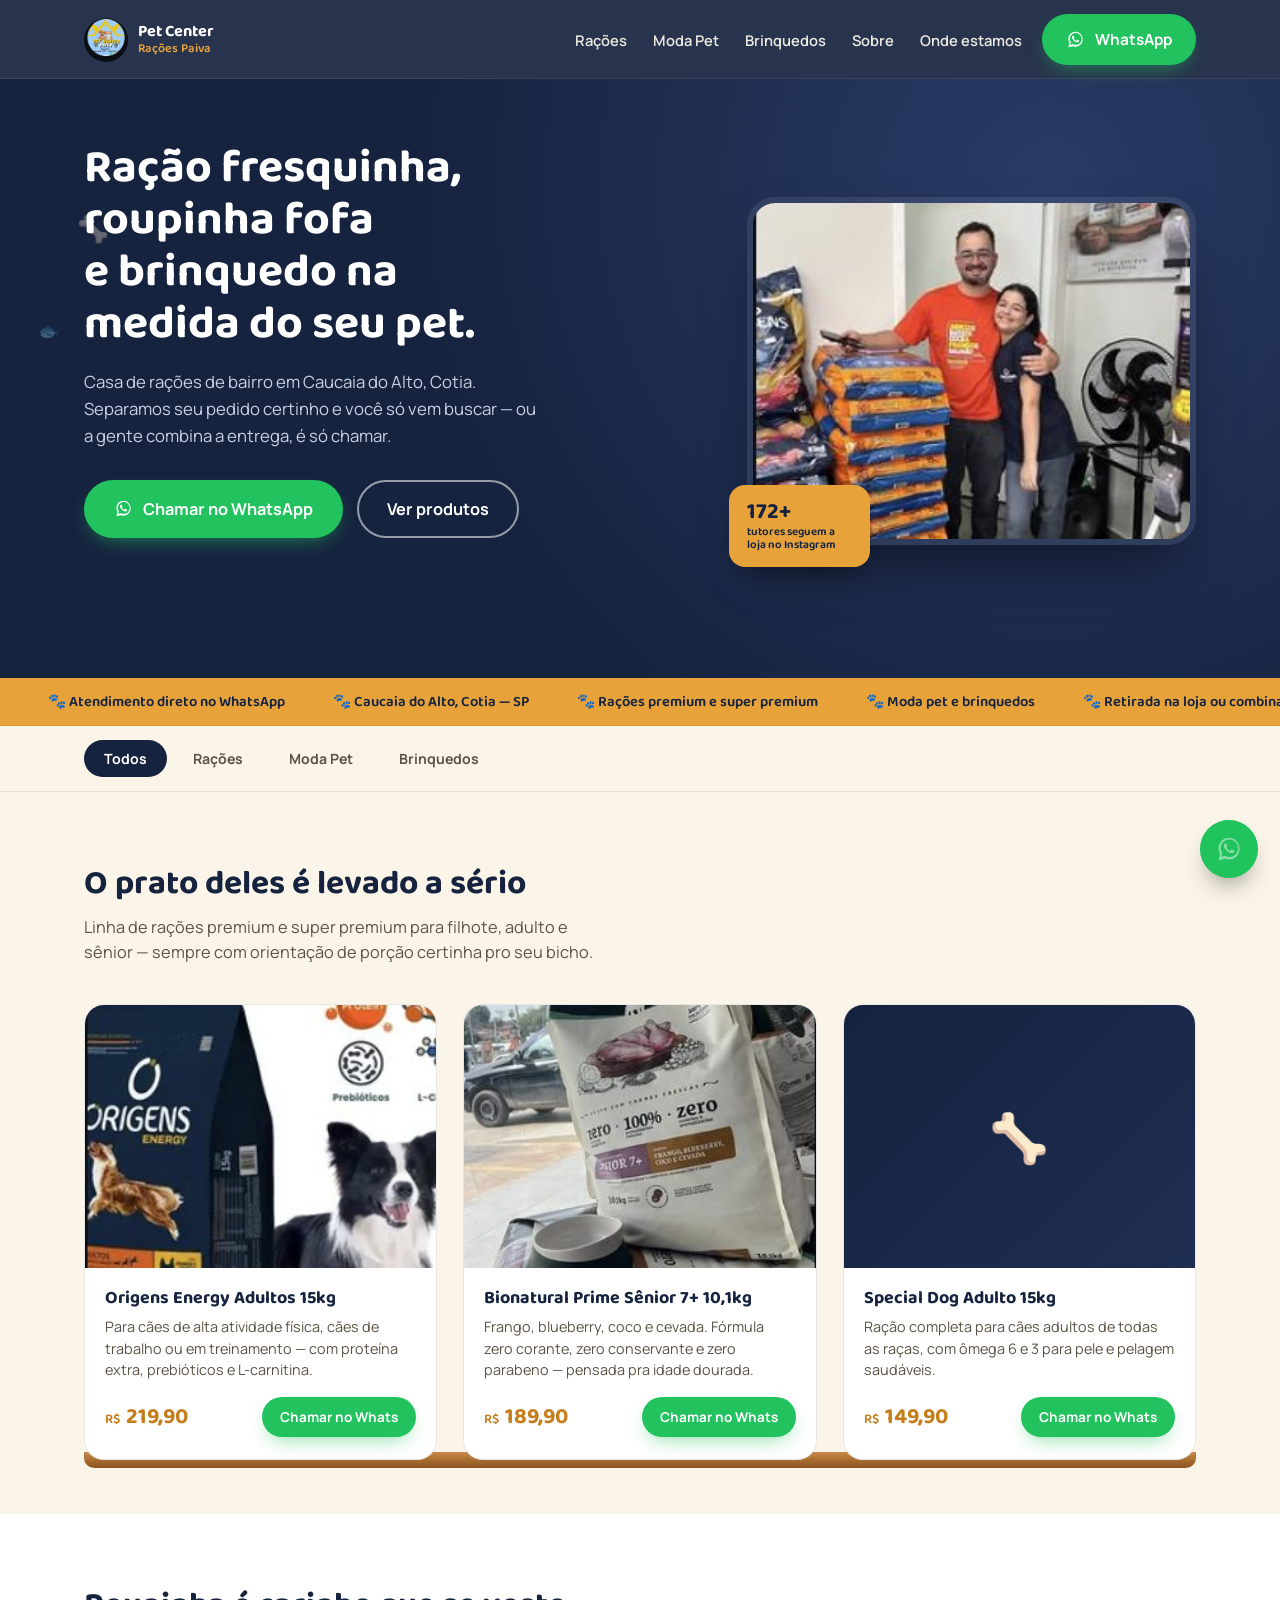
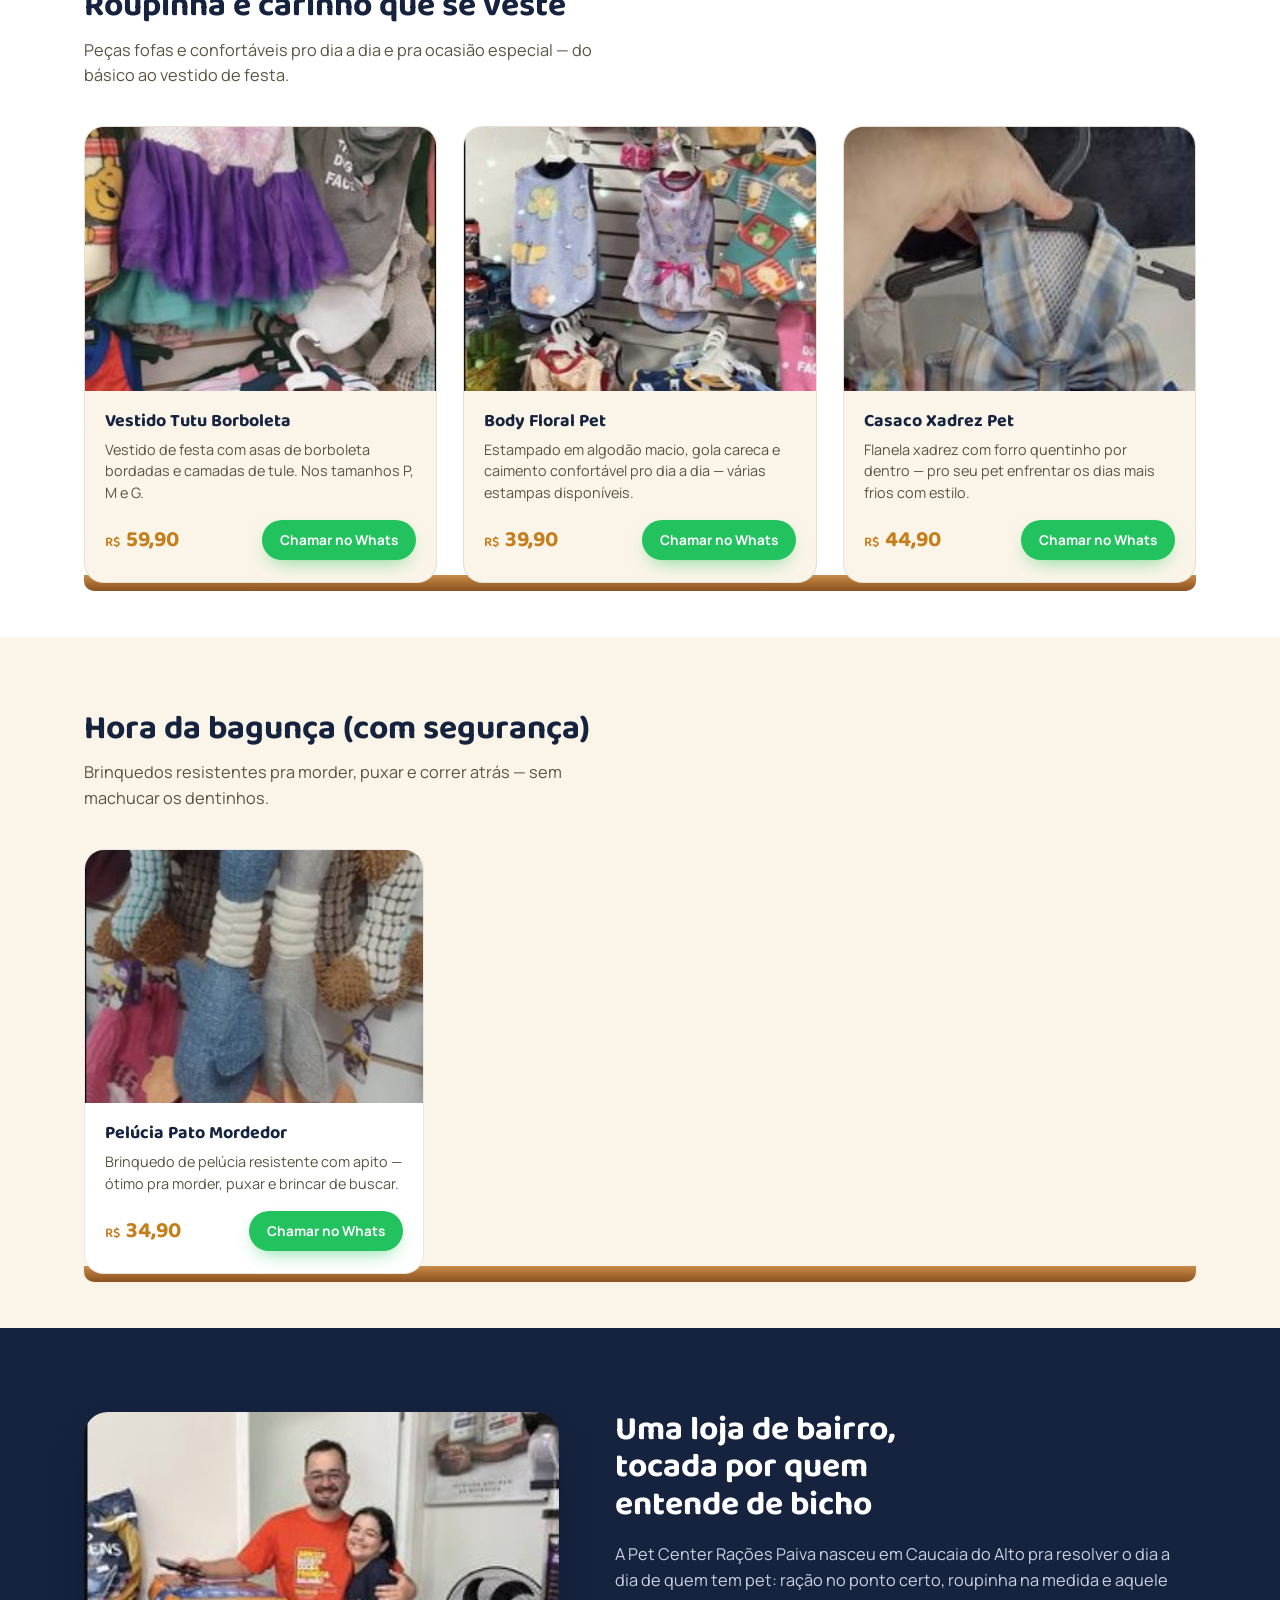
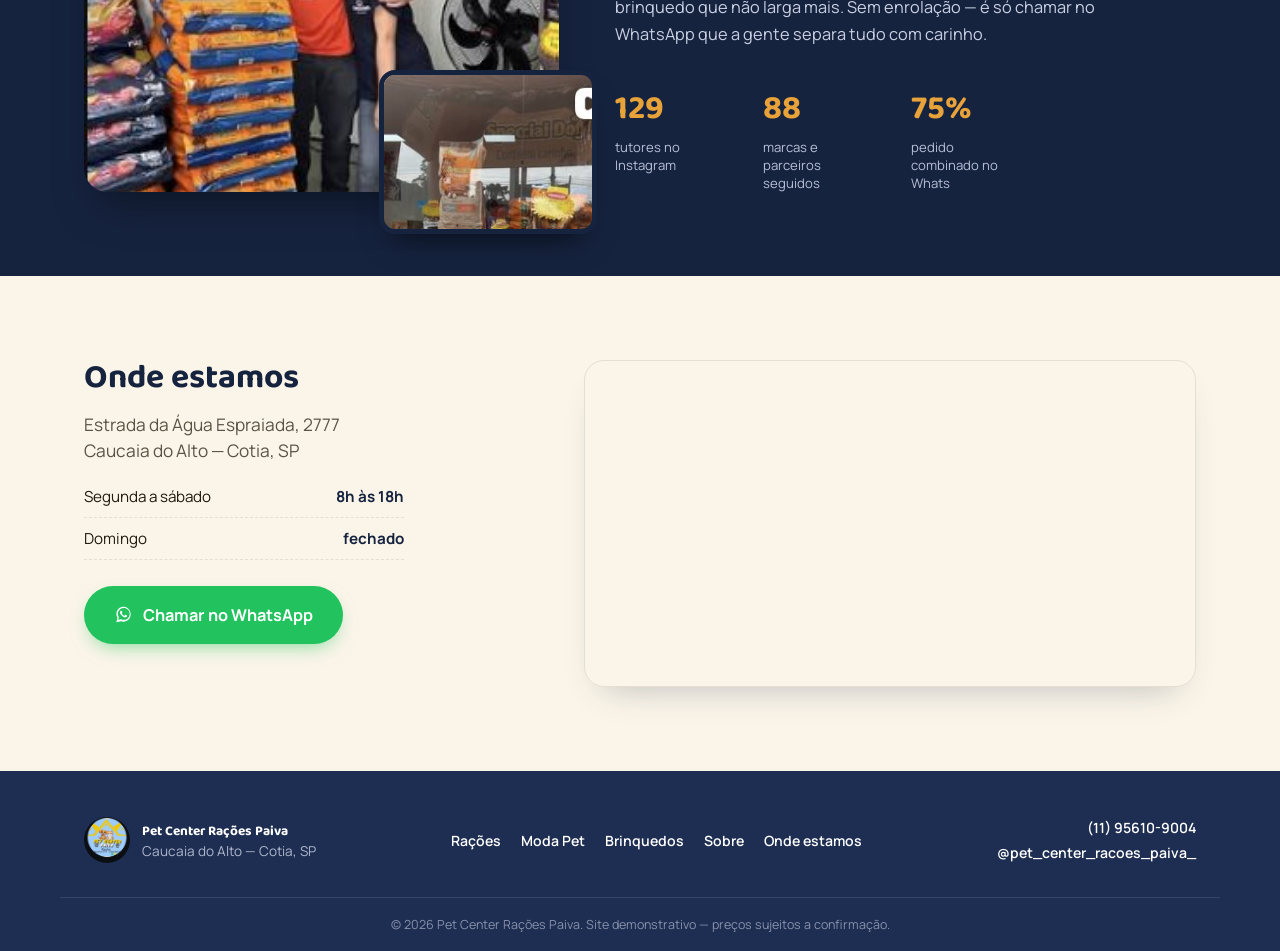
==== commit 29a1f42e: "Atualizar o índex.html" ====
--- a/índex.html
+++ b/índex.html
@@ -1,4 +1,4 @@
-<!DOCTYPE html>
+ <!DOCTYPE html>
 <html lang="pt-BR">
 <head>
 <meta charset="UTF-8">
